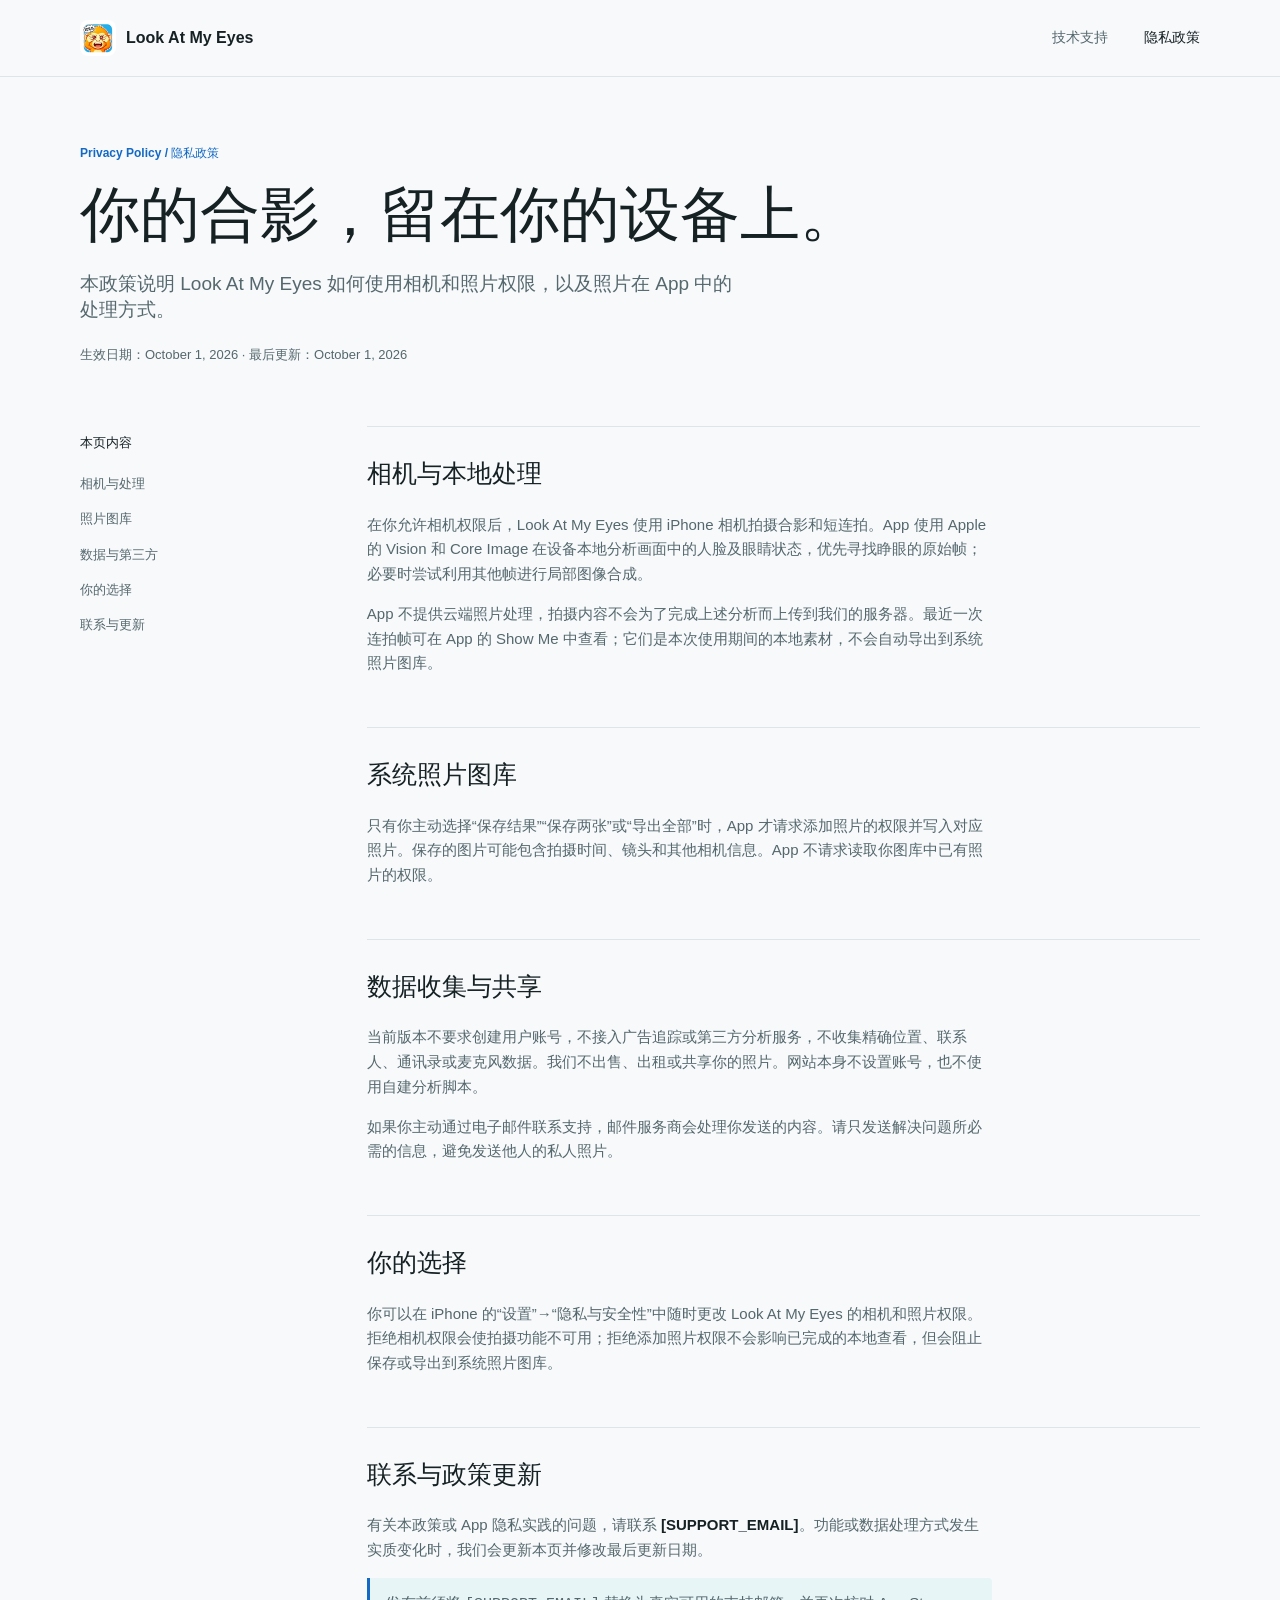
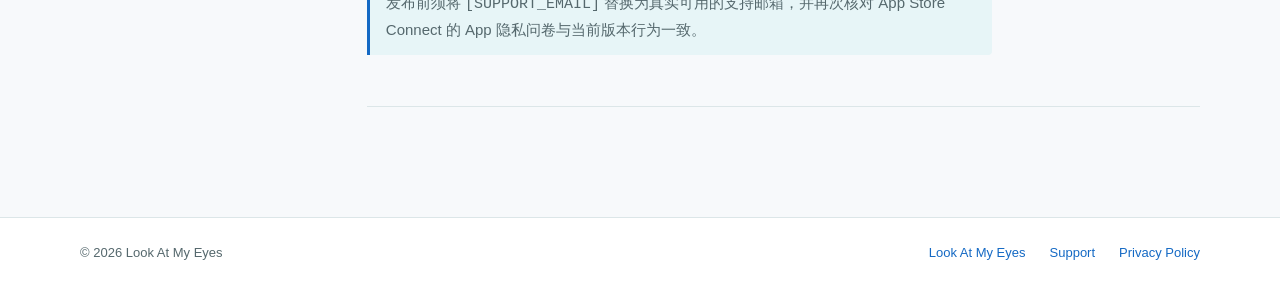
==== privacy.html @ ac71030d "Create Look At My Eyes support website" ====
<!doctype html>
<html lang="zh-CN">
<head>
  <meta charset="utf-8">
  <meta name="viewport" content="width=device-width, initial-scale=1">
  <meta name="theme-color" content="#f7f9fb">
  <meta name="description" content="阅读 Look At My Eyes 隐私政策，了解相机、相册写入权限和设备本地照片处理方式。">
  <title>隐私政策 | Look At My Eyes</title>
  <link rel="icon" type="image/png" href="assets/app-icon.png">
  <link rel="stylesheet" href="styles.css">
</head>
<body>
  <header class="site-header">
    <nav class="nav shell" aria-label="主导航">
      <a class="brand" href="index.html"><img src="assets/app-icon.png" width="36" height="36" alt=""><span>Look At My Eyes</span></a>
      <div class="nav-links"><a href="support.html">技术支持</a><a href="privacy.html" aria-current="page">隐私政策</a></div>
    </nav>
  </header>
  <main class="document shell">
    <header class="document-header">
      <p class="eyebrow">Privacy Policy / 隐私政策</p>
      <h1>你的合影，留在你的设备上。</h1>
      <p class="lead">本政策说明 Look At My Eyes 如何使用相机和照片权限，以及照片在 App 中的处理方式。</p>
      <p class="date">生效日期：October 1, 2026 · 最后更新：October 1, 2026</p>
    </header>
    <div class="document-grid">
      <aside class="document-aside" aria-label="本页内容">
        <strong>本页内容</strong>
        <a href="#camera">相机与处理</a>
        <a href="#photos">照片图库</a>
        <a href="#data">数据与第三方</a>
        <a href="#control">你的选择</a>
        <a href="#contact">联系与更新</a>
      </aside>
      <div class="document-body">
        <section id="camera" class="document-section">
          <h2>相机与本地处理</h2>
          <p>在你允许相机权限后，Look At My Eyes 使用 iPhone 相机拍摄合影和短连拍。App 使用 Apple 的 Vision 和 Core Image 在设备本地分析画面中的人脸及眼睛状态，优先寻找睁眼的原始帧；必要时尝试利用其他帧进行局部图像合成。</p>
          <p>App 不提供云端照片处理，拍摄内容不会为了完成上述分析而上传到我们的服务器。最近一次连拍帧可在 App 的 Show Me 中查看；它们是本次使用期间的本地素材，不会自动导出到系统照片图库。</p>
        </section>
        <section id="photos" class="document-section">
          <h2>系统照片图库</h2>
          <p>只有你主动选择“保存结果”“保存两张”或“导出全部”时，App 才请求添加照片的权限并写入对应照片。保存的图片可能包含拍摄时间、镜头和其他相机信息。App 不请求读取你图库中已有照片的权限。</p>
        </section>
        <section id="data" class="document-section">
          <h2>数据收集与共享</h2>
          <p>当前版本不要求创建用户账号，不接入广告追踪或第三方分析服务，不收集精确位置、联系人、通讯录或麦克风数据。我们不出售、出租或共享你的照片。网站本身不设置账号，也不使用自建分析脚本。</p>
          <p>如果你主动通过电子邮件联系支持，邮件服务商会处理你发送的内容。请只发送解决问题所必需的信息，避免发送他人的私人照片。</p>
        </section>
        <section id="control" class="document-section">
          <h2>你的选择</h2>
          <p>你可以在 iPhone 的“设置”→“隐私与安全性”中随时更改 Look At My Eyes 的相机和照片权限。拒绝相机权限会使拍摄功能不可用；拒绝添加照片权限不会影响已完成的本地查看，但会阻止保存或导出到系统照片图库。</p>
        </section>
        <section id="contact" class="document-section">
          <h2>联系与政策更新</h2>
          <p>有关本政策或 App 隐私实践的问题，请联系 <strong class="placeholder">[SUPPORT_EMAIL]</strong>。功能或数据处理方式发生实质变化时，我们会更新本页并修改最后更新日期。</p>
          <p class="notice">发布前须将 <code>[SUPPORT_EMAIL]</code> 替换为真实可用的支持邮箱，并再次核对 App Store Connect 的 App 隐私问卷与当前版本行为一致。</p>
        </section>
      </div>
    </div>
  </main>
  <footer class="site-footer"><div class="shell footer-inner"><span>© 2026 Look At My Eyes</span><div><a href="index.html">Look At My Eyes</a><a href="support.html">Support</a><a href="privacy.html">Privacy Policy</a></div></div></footer>
</body>
</html>
---- styles.css ----
:root {
  color-scheme: light;
  --paper: #f7f9fb;
  --surface: #fff;
  --ink: #162124;
  --muted: #55686d;
  --line: #dce6e8;
  --blue: #1469c4;
  --blue-dark: #0753a3;
  --aqua: #e7f5f7;
  --focus: #eead38;
  font-family: -apple-system, BlinkMacSystemFont, "SF Pro Text", "PingFang SC", "Helvetica Neue", sans-serif;
  font-synthesis: none;
  letter-spacing: 0;
}
*, *::before, *::after { box-sizing: border-box; }
html { scroll-behavior: smooth; }
body { margin: 0; background: var(--paper); color: var(--ink); line-height: 1.65; }
img { display: block; max-width: 100%; }
a { color: var(--blue); text-decoration: none; }
a:hover { color: var(--blue-dark); }
a:focus-visible { outline: 3px solid var(--focus); outline-offset: 4px; border-radius: 3px; }
.shell { width: min(100% - 48px, 1120px); margin-inline: auto; }
.site-header { background: rgba(247, 249, 251, .96); border-bottom: 1px solid var(--line); }
.nav { display: flex; align-items: center; justify-content: space-between; min-height: 76px; gap: 20px; }
.brand { display: inline-flex; align-items: center; gap: 10px; color: var(--ink); font-weight: 750; white-space: nowrap; }
.brand img { width: 36px; height: 36px; border-radius: 8px; }
.nav-links { display: flex; align-items: center; gap: clamp(12px, 3vw, 36px); }
.nav-links a { color: var(--muted); font-size: 14px; white-space: nowrap; }
.nav-links a[aria-current="page"] { color: var(--ink); font-weight: 700; }
.eyebrow { margin: 0 0 18px; color: var(--blue); font-size: 12px; font-weight: 750; line-height: 1.4; }
h1, h2, h3, p { margin-top: 0; }
h1, h2, h3 { line-height: 1.18; letter-spacing: 0; }
.hero { display: grid; grid-template-columns: minmax(0, 1.1fr) minmax(0, .9fr); align-items: center; gap: clamp(40px, 6vw, 96px); padding-block: clamp(54px, 7vw, 100px) 70px; }
.hero h1 { font-size: clamp(52px, 6.5vw, 88px); font-weight: 780; margin-bottom: 20px; }
.period { color: var(--blue); }
.lead { font-size: clamp(20px, 2.3vw, 25px); font-weight: 650; line-height: 1.4; }
.intro { color: var(--muted); max-width: 53ch; font-size: 16px; }
.hero-actions { display: flex; align-items: center; flex-wrap: wrap; gap: 24px; margin-top: 32px; }
.button { display: inline-flex; align-items: center; justify-content: center; gap: 15px; min-height: 48px; padding: 10px 20px; border-radius: 6px; font-size: 14px; font-weight: 700; }
.button-primary { background: var(--blue); color: #fff; }
.button-primary:hover { background: var(--blue-dark); color: #fff; }
.button-outline { border: 1px solid var(--blue); color: var(--blue); }
.button-outline:hover { border-color: var(--blue-dark); background: #fff; }
.text-link { font-size: 14px; font-weight: 700; white-space: nowrap; }
.hero-art { display: flex; flex-direction: column; align-items: center; justify-content: center; gap: 26px; }
.app-icon-display { width: min(100%, 330px); aspect-ratio: 1; }
.app-icon-display img { width: 100%; height: 100%; object-fit: contain; border-radius: 22%; }
.art-caption { color: var(--muted); font-size: 13px; text-align: center; }
.feature-band { background: var(--surface); border-block: 1px solid var(--line); }
.feature-grid { display: grid; grid-template-columns: minmax(0, .95fr) minmax(0, 1.05fr); gap: 64px; padding-block: 72px; }
.feature-intro h2, .privacy-note h2, .contact-inner h2 { font-size: clamp(26px, 3vw, 38px); }
.features { border-top: 1px solid var(--line); }
.feature { display: grid; grid-template-columns: 42px minmax(0, 1fr); gap: 16px; padding-block: 18px; border-bottom: 1px solid var(--line); }
.feature-mark { color: var(--blue); font-size: 12px; font-weight: 750; font-variant-numeric: tabular-nums; }
.feature h3 { font-size: 17px; margin-bottom: 6px; }
.feature p { color: var(--muted); margin-bottom: 0; font-size: 14px; }
.privacy-note { display: grid; grid-template-columns: 64px minmax(0, 1fr) auto; align-items: center; gap: 24px; padding-block: 76px; }
.privacy-symbol { display: grid; place-items: center; width: 56px; height: 56px; border: 1px solid #98cdd6; border-radius: 50%; background: var(--aqua); color: #177c92; font-size: 30px; }
.privacy-note h2 { margin-bottom: 12px; }
.privacy-note p:last-child { max-width: 64ch; color: var(--muted); margin-bottom: 0; }
.contact-band { background: var(--aqua); border-top: 1px solid #cfe7eb; }
.contact-inner { display: flex; justify-content: space-between; align-items: center; gap: 30px; padding-block: 55px; }
.contact-inner h2 { max-width: 25ch; margin-bottom: 0; }
.site-footer { border-top: 1px solid var(--line); background: var(--surface); }
.footer-inner { display: flex; justify-content: space-between; gap: 20px; flex-wrap: wrap; padding-block: 24px; color: var(--muted); font-size: 13px; }
.footer-inner > div { display: flex; flex-wrap: wrap; gap: 24px; }
.document { padding-block: 68px 110px; }
.document-header { max-width: 800px; padding-bottom: 48px; }
.document-header h1 { font-size: clamp(38px, 5vw, 60px); margin-bottom: 20px; }
.document-header .lead { color: var(--muted); font-size: 19px; font-weight: 450; max-width: 62ch; }
.date { font-size: 13px; color: var(--muted); margin-top: 20px; }
.document-grid { display: grid; grid-template-columns: 210px minmax(0, 1fr); gap: clamp(40px, 6vw, 100px); }
.document-aside { display: flex; flex-direction: column; gap: 14px; align-self: start; position: sticky; top: 24px; padding-top: 6px; font-size: 13px; }
.document-aside strong { color: var(--ink); margin-bottom: 5px; }
.document-aside a { color: var(--muted); }
.document-aside a:hover { color: var(--blue); }
.document-body { min-width: 0; border-top: 1px solid var(--line); }
.document-section { padding-block: 32px 36px; border-bottom: 1px solid var(--line); scroll-margin-top: 24px; }
.document-section h2 { font-size: 25px; margin-bottom: 24px; }
.document-section p { color: var(--muted); max-width: 75ch; font-size: 15px; }
.qa + .qa { margin-top: 26px; }
.qa h3 { font-size: 16px; margin-bottom: 8px; }
.qa p { margin-bottom: 0; }
.placeholder { color: var(--ink); overflow-wrap: anywhere; }
.notice { padding: 13px 16px; background: var(--aqua); border-left: 3px solid var(--blue); border-radius: 0 4px 4px 0; }
code { overflow-wrap: anywhere; }
@media (max-width: 760px) {
  .shell { width: min(100% - 36px, 1120px); }
  .nav { min-height: 64px; }
  .brand { font-size: 13px; }
  .brand img { width: 30px; height: 30px; }
  .nav-links { gap: 12px; }
  .nav-links a { font-size: 12px; }
  .hero { grid-template-columns: 1fr; gap: 42px; padding-block: 52px 60px; }
  .hero h1 { font-size: clamp(48px, 12vw, 72px); }
  .hero-art { align-items: flex-start; }
  .app-icon-display { width: min(68vw, 280px); margin-inline: auto; }
  .art-caption { align-self: center; }
  .feature-grid { grid-template-columns: 1fr; gap: 28px; padding-block: 55px; }
  .privacy-note { grid-template-columns: 48px minmax(0, 1fr); gap: 15px; padding-block: 55px; }
  .privacy-symbol { width: 44px; height: 44px; font-size: 25px; }
  .privacy-note > .text-link { grid-column: 2; }
  .contact-inner { align-items: flex-start; flex-direction: column; }
  .document { padding-block: 52px 75px; }
  .document-header { padding-bottom: 20px; }
  .document-grid { grid-template-columns: 1fr; gap: 25px; }
  .document-aside { position: static; display: flex; flex-direction: row; flex-wrap: wrap; gap: 10px 17px; padding-bottom: 16px; }
  .document-aside strong { flex-basis: 100%; }
}
@media (max-width: 390px) {
  .nav { align-items: flex-start; flex-direction: column; gap: 7px; padding-block: 11px; }
  .nav-links { padding-left: 40px; }
  .hero-actions { gap: 18px; }
}
@media (prefers-reduced-motion: reduce) { html { scroll-behavior: auto; } }
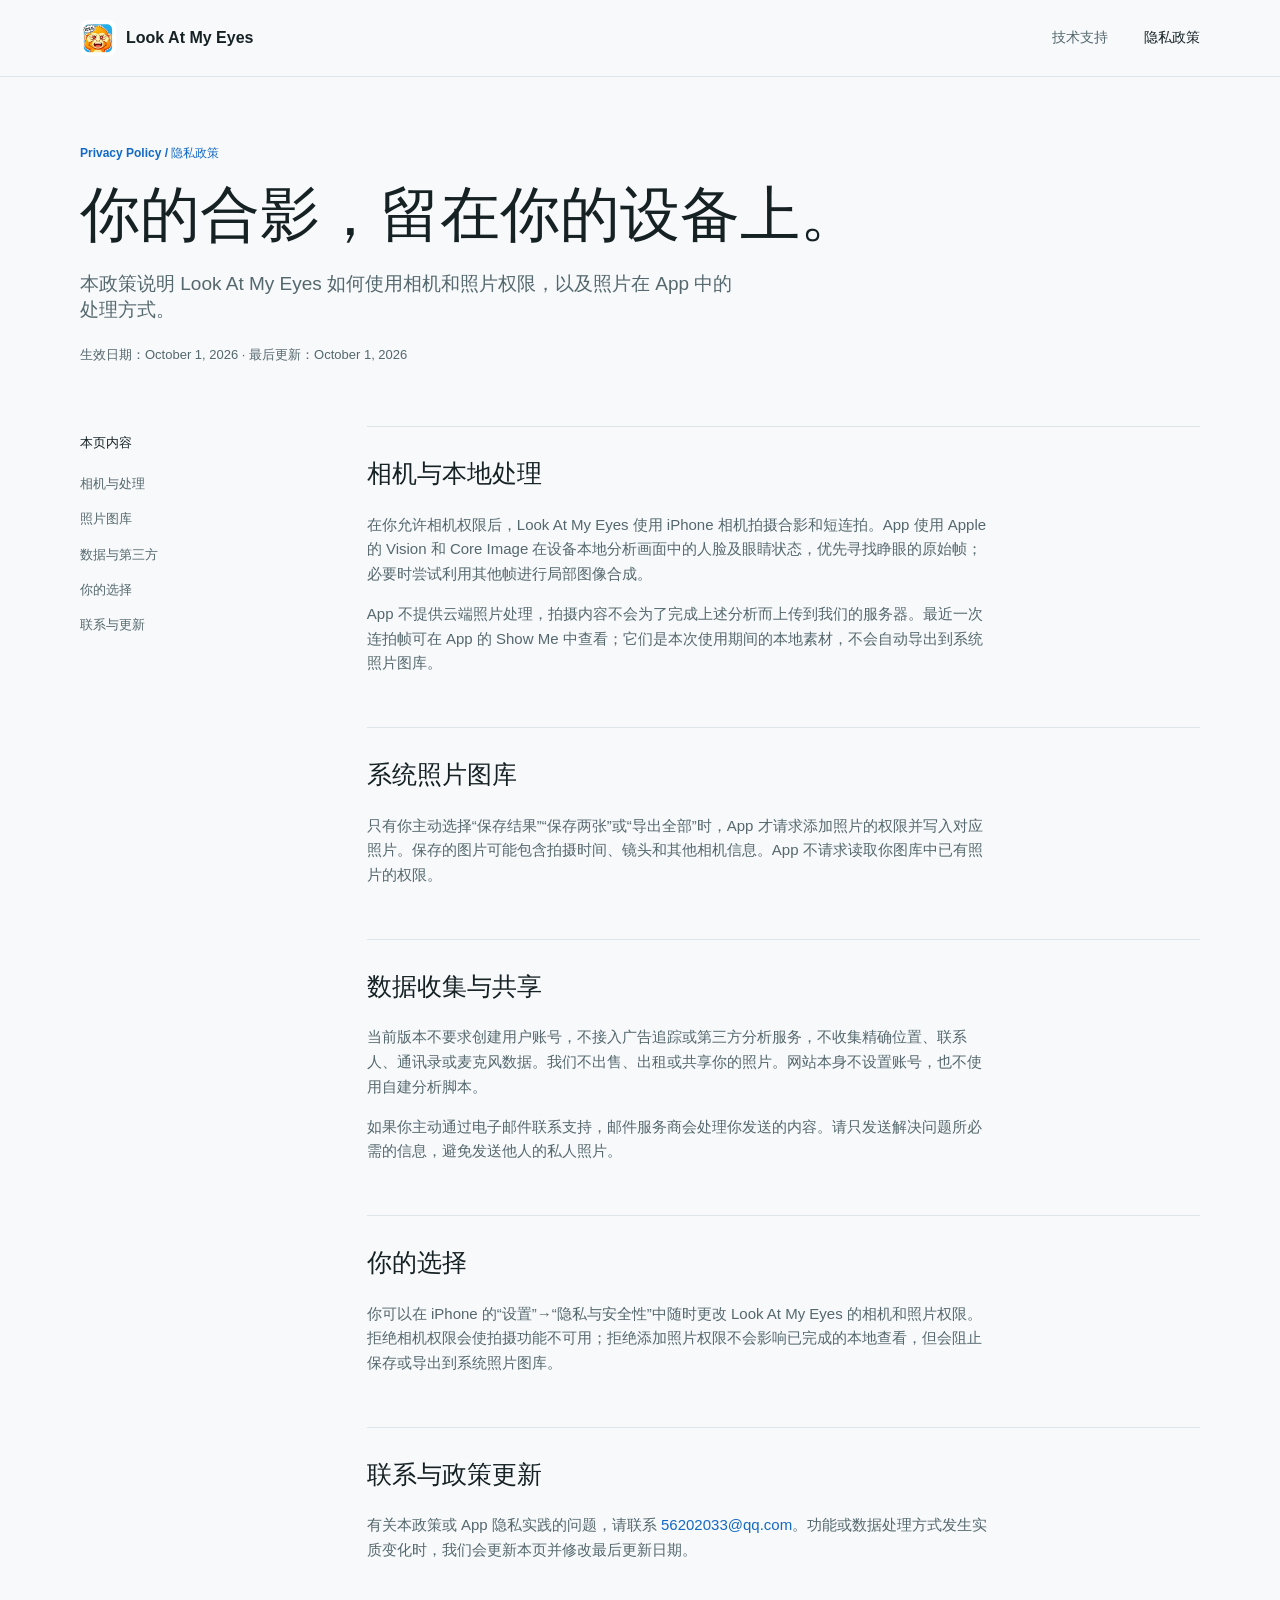
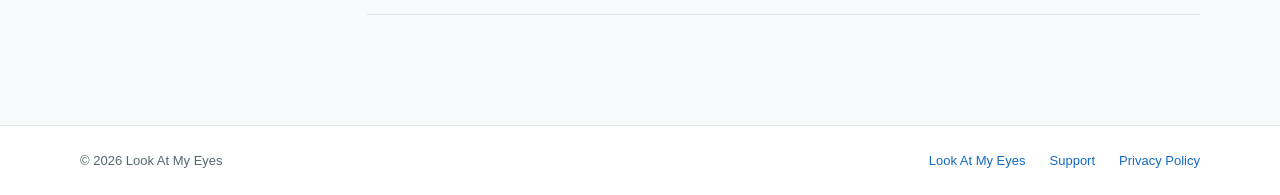
==== commit e328d9b0: "Add support contact and Pages URLs" ====
--- a/privacy.html
+++ b/privacy.html
@@ -53,8 +53,7 @@
         </section>
         <section id="contact" class="document-section">
           <h2>联系与政策更新</h2>
-          <p>有关本政策或 App 隐私实践的问题，请联系 <strong class="placeholder">[SUPPORT_EMAIL]</strong>。功能或数据处理方式发生实质变化时，我们会更新本页并修改最后更新日期。</p>
-          <p class="notice">发布前须将 <code>[SUPPORT_EMAIL]</code> 替换为真实可用的支持邮箱，并再次核对 App Store Connect 的 App 隐私问卷与当前版本行为一致。</p>
+          <p>有关本政策或 App 隐私实践的问题，请联系 <a href="mailto:56202033@qq.com">56202033@qq.com</a>。功能或数据处理方式发生实质变化时，我们会更新本页并修改最后更新日期。</p>
         </section>
       </div>
     </div>
